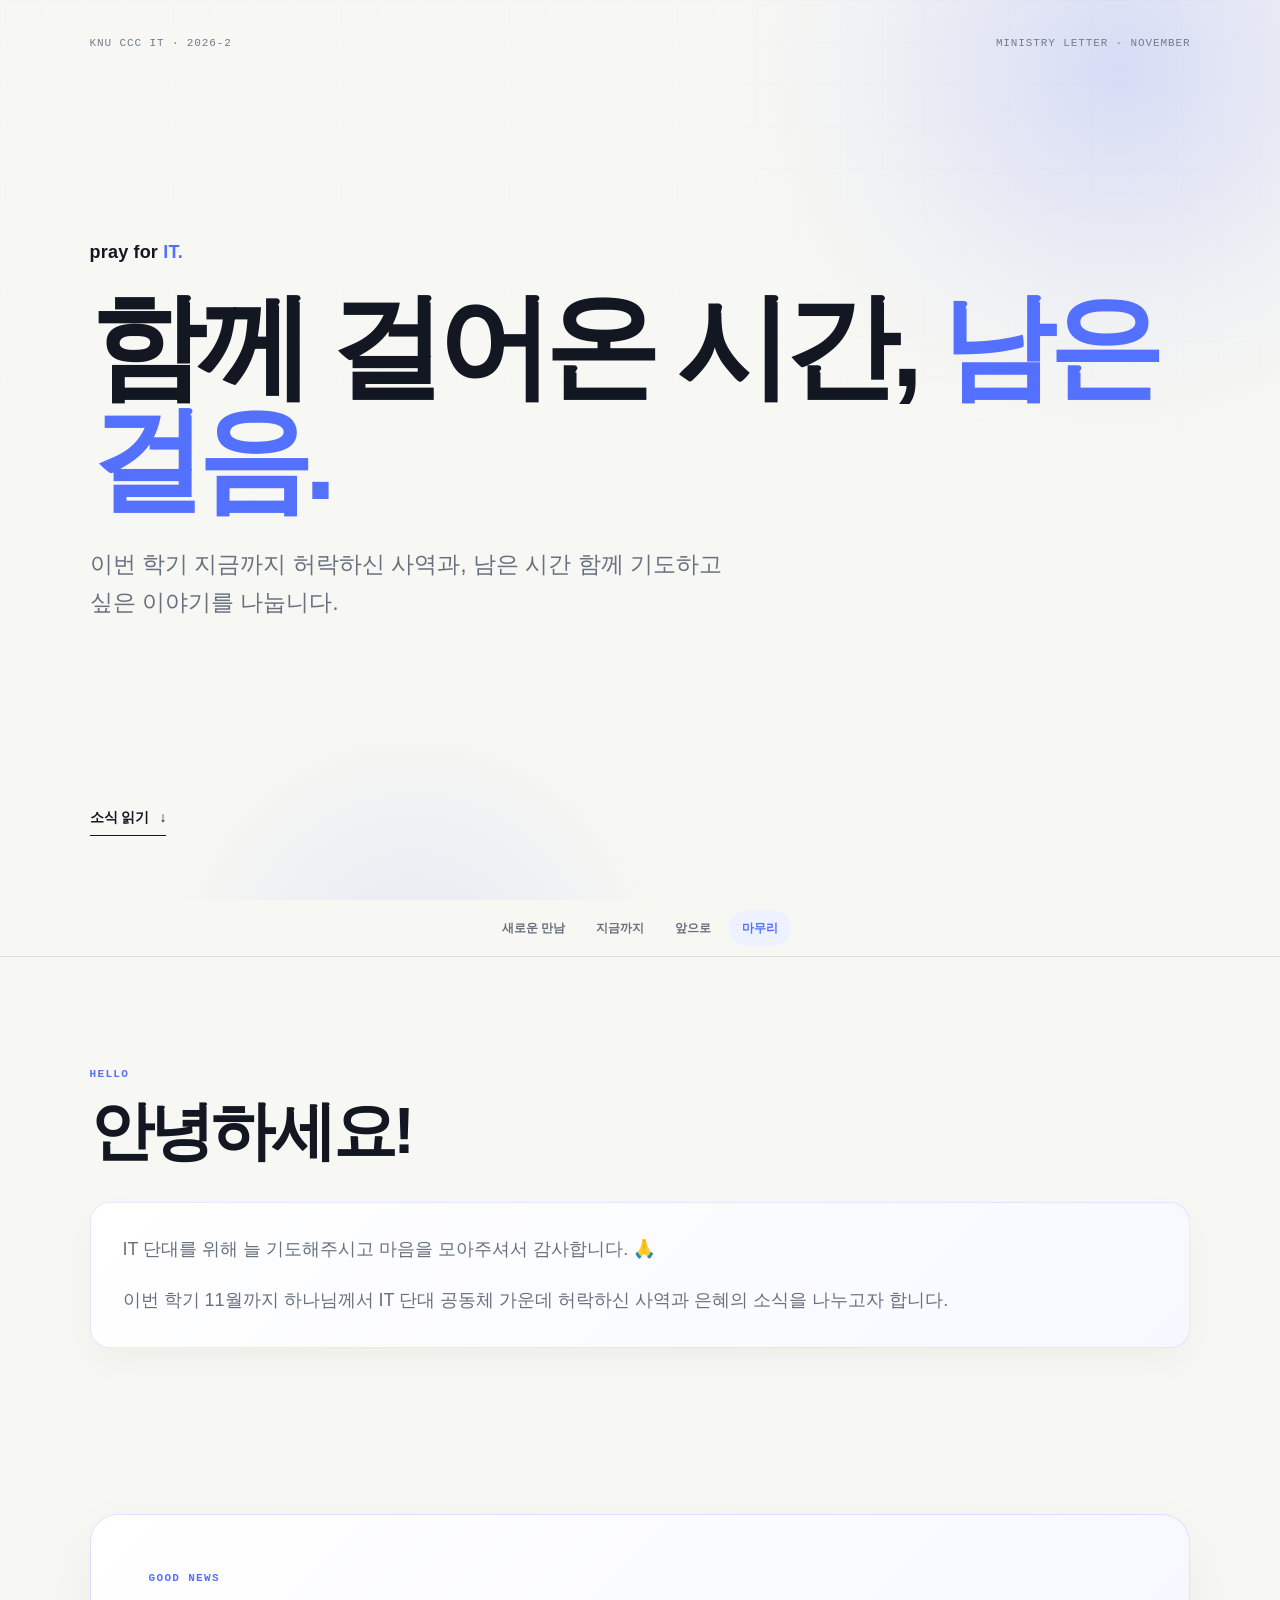
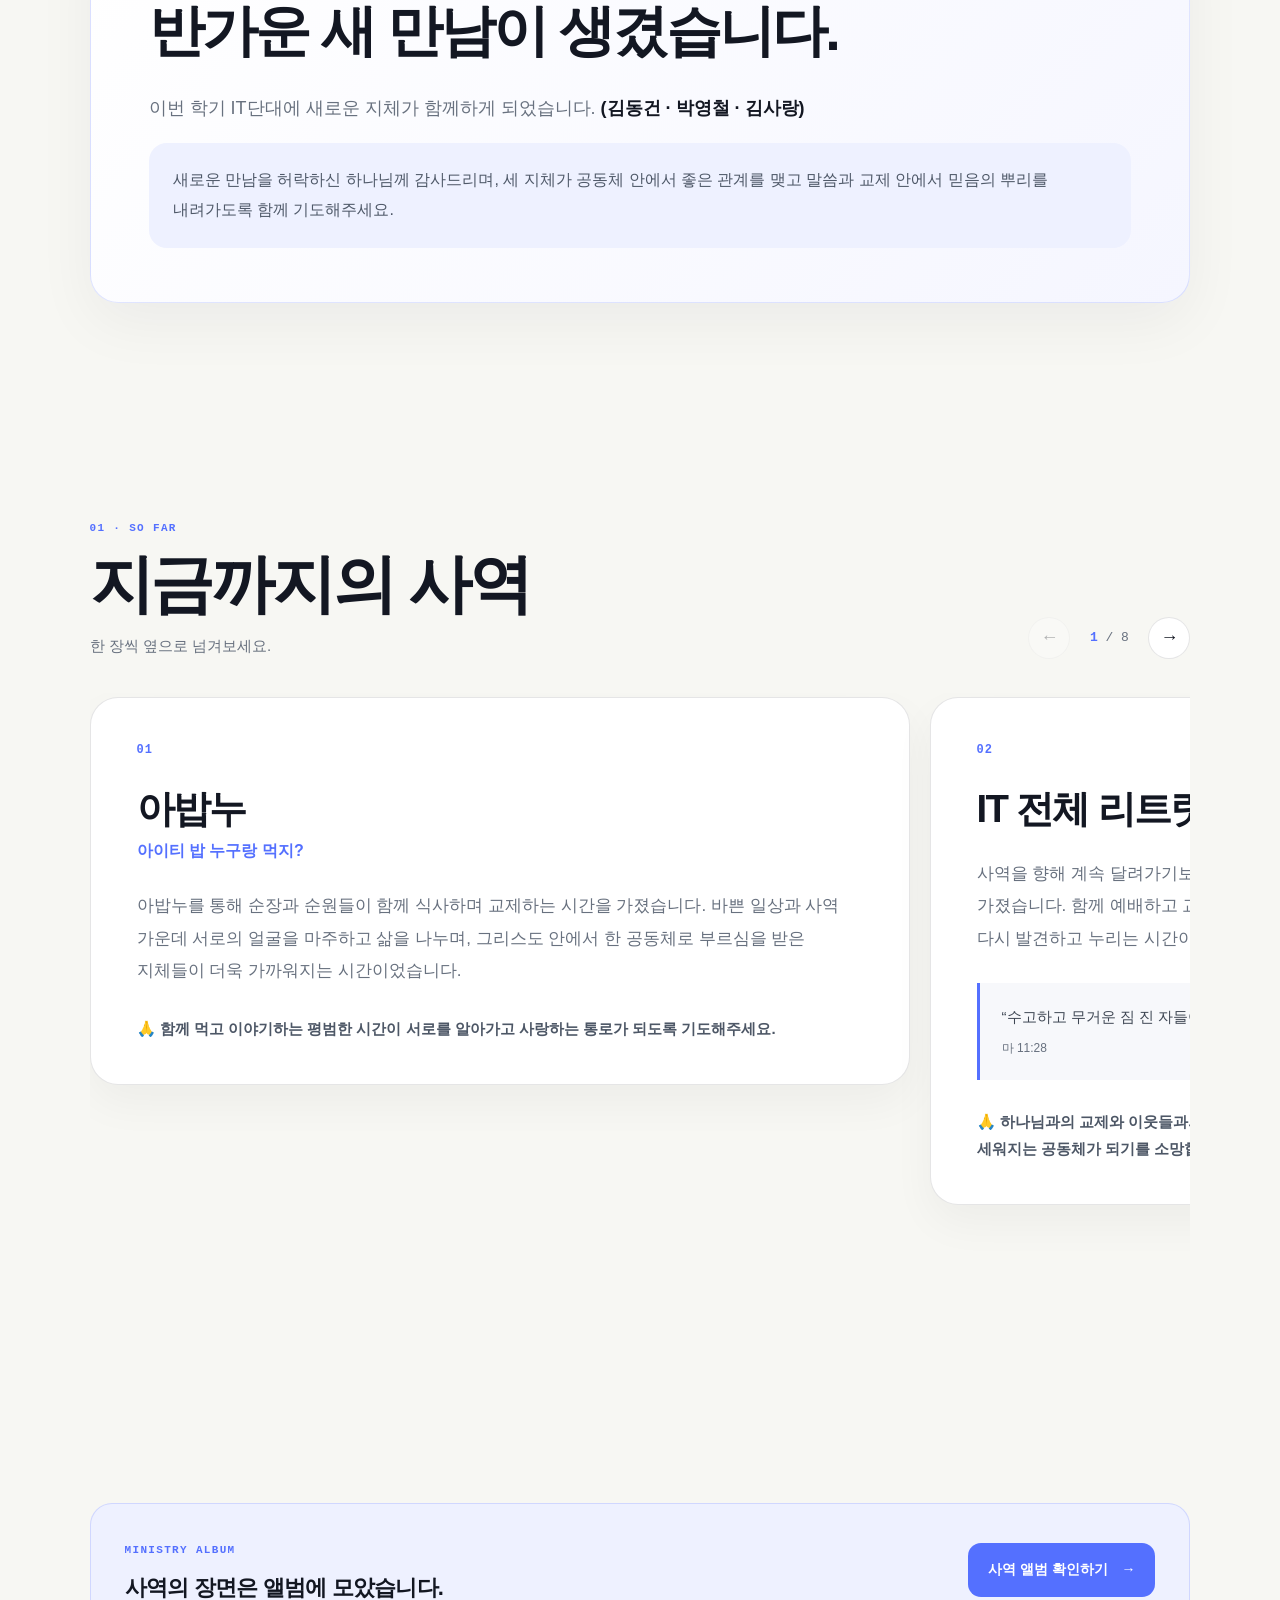
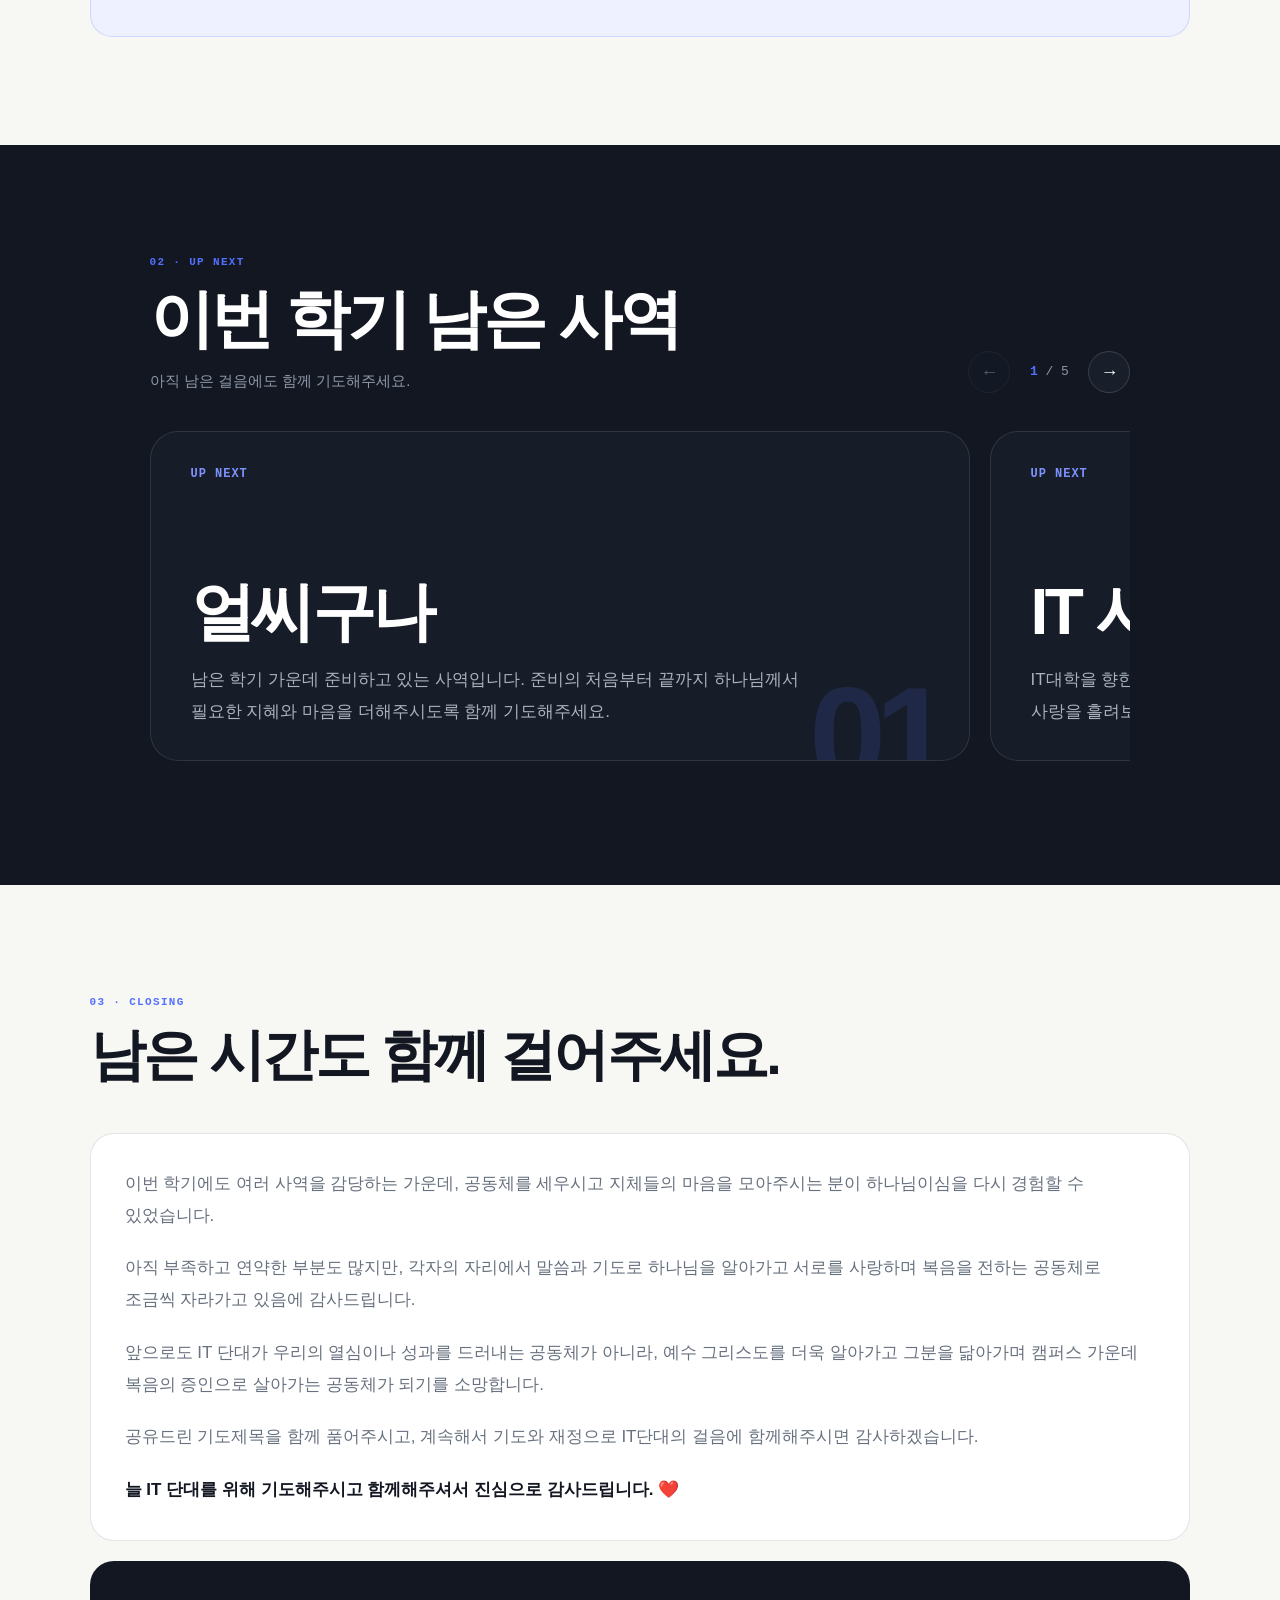
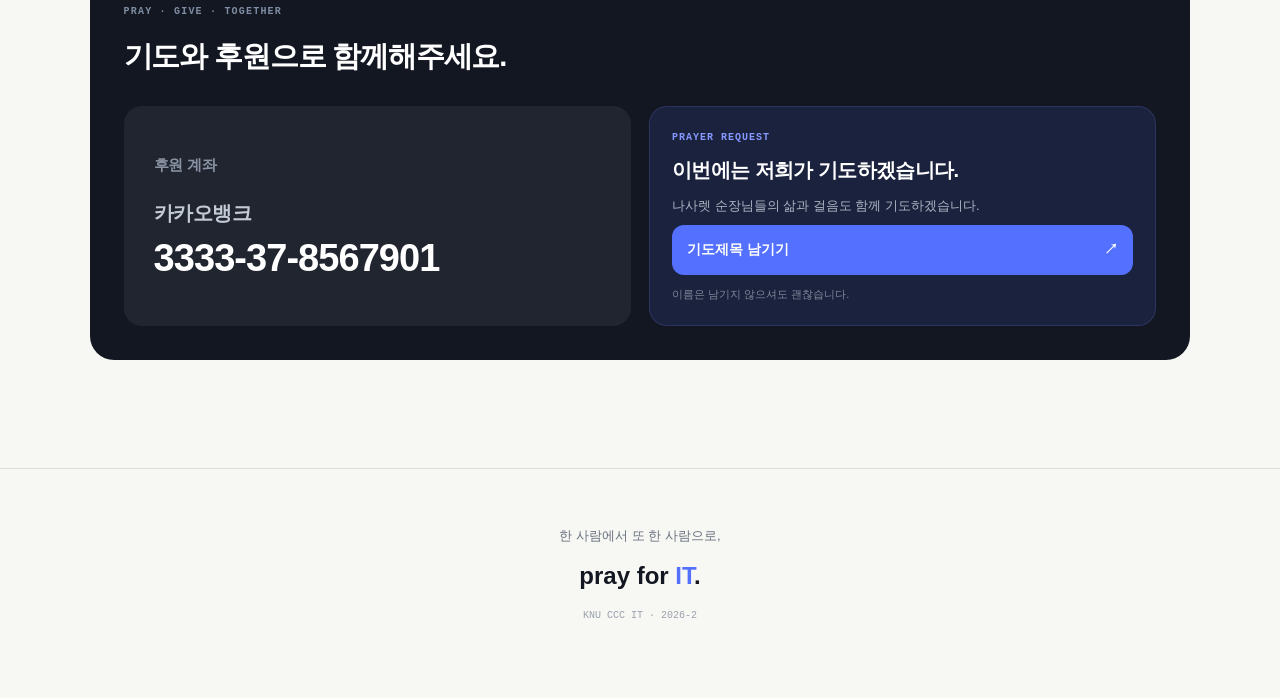
==== index.html @ 7c4524d6 "v14" ====
<!DOCTYPE html>
<html lang="ko">
<head>
  <meta charset="UTF-8" />
  <meta name="viewport" content="width=device-width, initial-scale=1.0" />
  <meta name="theme-color" content="#f7f7f3" />
  <meta name="description" content="KNU CCC IT단대 2026년 2학기 사역 소식" />
  <title>함께 걸어온 시간, 남은 걸음 | pray for IT</title>
  <link rel="stylesheet" href="style.css?v=14" />
</head>
<body>

  <header class="hero" id="top">
    <div class="hero-grid" aria-hidden="true"></div>
    <div class="hero-glow hero-glow-one" aria-hidden="true"></div>
    <div class="hero-glow hero-glow-two" aria-hidden="true"></div>

    <div class="hero-topline">
      <span>KNU CCC IT · 2026-2</span>
      <span>MINISTRY LETTER · NOVEMBER</span>
    </div>

    <div class="hero-copy">
      <p class="brand"><span>pray for</span> <strong>IT</strong><b>.</b></p>
      <h1>함께 걸어온 시간, <span>남은 걸음.</span></h1>
      <p class="hero-sub">이번 학기 지금까지 허락하신 사역과, 남은 시간 함께 기도하고 싶은 이야기를 나눕니다.</p>
    </div>

    <a class="hero-down" href="#greeting">소식 읽기 <span>↓</span></a>
  </header>

  <nav class="quick-nav" aria-label="페이지 바로가기">
    <div class="quick-nav-track">
      <a href="#newpeople">새로운 만남</a>
      <a href="#done">지금까지</a>
      <a href="#next">앞으로</a>
      <a href="#closing">마무리</a>
    </div>
  </nav>

  <main>
    <section class="section greeting" id="greeting">
      <p class="eyebrow">HELLO</p>
      <h2>안녕하세요!</h2>
      <div class="intro-card">
        <p>IT 단대를 위해 늘 기도해주시고 마음을 모아주셔서 감사합니다. 🙏</p>
        <p>이번 학기 11월까지 하나님께서 IT 단대 공동체 가운데 허락하신 사역과 은혜의 소식을 나누고자 합니다.</p>
      </div>
    </section>

    <section class="section newpeople" id="newpeople">
      <div class="newpeople-card">
        <div class="newpeople-heading">
          <p class="eyebrow">GOOD NEWS</p>
          <h2>반가운 새 만남이 생겼습니다.</h2>
        </div>

        <div class="newpeople-content">
          <p class="newpeople-lead">이번 학기 IT단대에 새로운 지체가 함께하게 되었습니다. <strong>(김동건 · 박영철 · 김사랑)</strong></p>
          <p class="newpeople-prayer">새로운 만남을 허락하신 하나님께 감사드리며, 세 지체가 공동체 안에서 좋은 관계를 맺고 말씀과 교제 안에서 믿음의 뿌리를 내려가도록 함께 기도해주세요.</p>
        </div>
      </div>
    </section>

    <section class="section report-section" id="done">
      <div class="section-head">
        <div>
          <p class="eyebrow">01 · SO FAR</p>
          <h2>지금까지의 사역</h2>
          <p class="section-desc">한 장씩 옆으로 넘겨보세요.</p>
        </div>
        <div class="slider-controls" data-controls="doneTrack">
          <button type="button" class="slider-btn prev" aria-label="이전 사역">←</button>
          <span class="slider-count"><b>1</b> / 8</span>
          <button type="button" class="slider-btn next" aria-label="다음 사역">→</button>
        </div>
      </div>

      <div class="slider-track story-track" id="doneTrack">
        <article class="story-card ministry-card">
          <div class="card-top"><span>01</span></div>
          <h3>아밥누</h3>
          <p class="card-sub">아이티 밥 누구랑 먹지?</p>
          <p>아밥누를 통해 순장과 순원들이 함께 식사하며 교제하는 시간을 가졌습니다. 바쁜 일상과 사역 가운데 서로의 얼굴을 마주하고 삶을 나누며, 그리스도 안에서 한 공동체로 부르심을 받은 지체들이 더욱 가까워지는 시간이었습니다.</p>
          <p class="prayer-point">🙏 함께 먹고 이야기하는 평범한 시간이 서로를 알아가고 사랑하는 통로가 되도록 기도해주세요.</p>
        </article>

        <article class="story-card ministry-card">
          <div class="card-top"><span>02</span></div>
          <h3>IT 전체 리트릿 및 중순 리트릿</h3>
          <p>사역을 향해 계속 달려가기보다 잠시 걸음을 멈추고 하나님 안에서 쉼을 누리는 시간을 가졌습니다. 함께 예배하고 교제하며, 일상 속에서 쉽게 지나칠 수 있는 하나님의 사랑과 기쁨을 다시 발견하고 누리는 시간이었습니다.</p>
          <blockquote>“수고하고 무거운 짐 진 자들아 다 내게로 오라 내가 너희를 쉬게 하리라” <span>마 11:28</span></blockquote>
          <p class="prayer-point">🙏 하나님과의 교제와 이웃들과의 사랑을 통해 우리의 힘과 열심이 아닌 하나님께서 주시는 은혜로 다시 세워지는 공동체가 되기를 소망합니다.</p>
        </article>

        <article class="story-card ministry-card">
          <div class="card-top"><span>03</span></div>
          <h3>만남순 사역</h3>
          <p>만남순을 구성하여 만남순장이 26학번 순원들을 비롯해 공동체에 적응해 가는 새로운 지체들을 만나고 있습니다. 일상과 삶의 이야기를 나누는 것에서 나아가 서로의 신앙을 돌아보고 말씀 안에서 함께 성장할 수 있도록 돕고 있습니다.</p>
          <p class="prayer-point">🙏 만남순장(26 박연경)이 지체 한 사람 한 사람을 사랑으로 돌아보며, 모두가 공동체 안에 잘 뿌리내리고 믿음의 사람으로 자라갈 수 있도록 기도해주세요.</p>
        </article>

        <article class="story-card ministry-card">
          <div class="card-top"><span>04</span></div>
          <h3>전도 사역</h3>
          <p>전도순(22 김여준, 23 손대은, 24 정가은)을 구성하여 매주 IT 단대 주관 전도를 진행했습니다. 첫째 주에는 IT 단대 전체, 둘째 주에는 성령순, 셋째 주에는 충만순, 넷째·다섯째 주에는 전도순이 담당하는 방식으로 전도를 이어갔습니다.</p>
          <p>전도순이 새롭게 세워진 덕분에 학기 초 리더십들이 기도하며 세웠던 ‘매주 캠퍼스에 나아가 예수님의 복음을 전하자’는 목표를 한 학기 동안 지켜갈 수 있었습니다. 무엇보다 우리 안에 복음을 전하고자 하는 마음을 부어주시고, 두려움 가운데서도 담대하게 복음을 선포할 수 있도록 인도하신 하나님의 은혜에 감사드립니다.</p>
          <blockquote>“18 예수께서 나아와 말씀하여 이르시되 하늘과 땅의 모든 권세를 내게 주셨으니<br />19 그러므로 너희는 가서 모든 민족을 제자로 삼아 아버지와 아들과 성령의 이름으로 세례를 베풀고<br />20 내가 너희에게 분부한 모든 것을 가르쳐 지키게 하라 볼지어다 내가 세상 끝날까지 너희와 항상 함께 있으리라 하시니라” <span>마 28:18-20</span></blockquote>
          <p class="prayer-point">🙏 우리의 작은 믿음의 순종을 통해 캠퍼스 가운데 복음의 씨앗이 뿌려지기를 소망합니다. 특히, IT단대 복음화를 통해 캠퍼스 복음화의 꿈이 이뤄지길 기도해주세요.</p>
        </article>

        <article class="story-card ministry-card">
          <div class="card-top"><span>05</span></div>
          <h3>큐티·감사 릴레이</h3>
          <p>이번 학기부터 IT 큐티/감사 나눔방을 별도로 개설하여 매일 말씀을 묵상하고 감사의 제목을 나누는 훈련을 이어가고 있습니다. 서로 매일 얼굴을 마주하거나 깊은 삶의 나눔을 갖기 어려웠지만, 각자의 자리에서 올려주는 말씀 묵상과 감사 제목을 통해 서로의 일상을 알아가고 함께 기도할 수 있었습니다.</p>
          <blockquote>“1 복 있는 사람은 악인들의 꾀를 따르지 아니하며 죄인들의 길에 서지 아니하며 오만한 자들의 자리에 앉지 아니하고<br />2 오직 여호와의 율법을 즐거워하여 그의 율법을 주야로 묵상하는도다” <span>시 1:1-2</span></blockquote>
          <p class="prayer-point">🙏 말씀을 가까이하는 것이 일회적인 활동에 그치지 않고 각자의 삶 속에 자리 잡기를 소망하며, 일상에서도 하나님과 동행하는 공동체가 되길 기도해주세요.</p>
        </article>

        <article class="story-card ministry-card">
          <div class="card-top"><span>06</span></div>
          <h3>군 지체 사역</h3>
          <p>현재 캠퍼스에서 함께 사역하지는 못하지만, 군 복무 중인 형제 순장님들과 공동체의 연결을 이어가고자 군 지체 사역을 진행하고 있습니다. 복무 중인 형제들이 각자 정해진 요일에 삶 나눔과 말씀 묵상, 기도 제목을 공유하고, 캠퍼스에 있는 지체들은 이를 통해 형제순장님들의 삶을 알아가며 함께 기도하고 있습니다.</p>
          <blockquote>“모든 기도와 간구를 하되 항상 성령 안에서 기도하고 이를 위하여 깨어 구하기를 항상 힘쓰며 여러 성도를 위하여 구하라” <span>엡 6:18</span></blockquote>
          <p class="prayer-point">🙏 물리적으로 떨어져 있는 시간에도 그리스도 안에서 한 몸 된 공동체임을 기억하며, 전역 후 캠퍼스로 돌아올 때까지 서로를 위해 기도하고 믿음의 교제를 이어갈 수 있도록 기도해주세요. </p>
        </article>

        <article class="story-card ministry-card">
          <div class="card-top"><span>07</span></div>
          <h3>순모임 일지 기록</h3>
          <p>순모임 일지를 통해 순장과 순원들이 말씀을 통해 어떻게 영의 양식을 공급받고 있는지 정기적으로 돌아보고 있습니다. 단순히 진행 여부를 확인하는 것을 넘어 각 순에서 말씀을 중심으로 한 양육이 건강하게 이루어지고 있는지, 순원들의 기도제목이 무엇인지 살피고 있습니다.</p>
          <blockquote>“우리가 그를 전파하여 각 사람을 권하고 모든 지혜로 각 사람을 가르침은 각 사람을 그리스도 안에서 완전한 자로 세우려 함이니” <span>골 1:28</span></blockquote>
          <p class="prayer-point">🙏 이를 통해 모든 지체가 말씀 위에 든든히 세워지고, 순장과 순원 모두가 함께 자라가는 공동체가 되기를 소망합니다. </p>
        </article>

        <article class="story-card ministry-card">
          <div class="card-top"><span>08</span></div>
          <h3>IT 기도회</h3>
          <p>IT 단대가 함께 모여 공동체와 캠퍼스, 각자의 삶을 위해 기도하는 시간을 가졌습니다. 우리의 계획과 열심보다 하나님의 뜻을 먼저 구하며, 공동체에 맡겨주신 영혼들과 사역을 위해 한마음으로 기도했습니다. 기도를 통해 공동체의 주인이 하나님이심을 다시 기억하고, 모든 사역을 하나님께 의탁하는 시간이었습니다.</p>
          <blockquote>“7 구하라 그리하면 너희에게 주실 것이요 찾으라 그리하면 찾아낼 것이요 문을 두드리라 그리하면 너희에게 열릴 것이니<br />8 구하는 이마다 받을 것이요 찾는 이는 찾아낼 것이요 두드리는 이에게는 열릴 것이니라” <span>마 7:7-8</span></blockquote>
          <p class="prayer-point">🙏 우리 삶의 주관자 되시는 하나님께 크고작은 모든 일을 아뢰고, 하나님의 뜻을 구하는 IT 순장&예비순장들이 되길 기도해주세요. </p>
        </article>
      </div>

      <div class="swipe-hint">← 옆으로 넘겨보세요 →</div>

      <div class="album-cta">
        <div>
          <span>MINISTRY ALBUM</span>
          <h3>사역의 장면은 앨범에 모았습니다.</h3>
        </div>
        <a href="album.html?v=14">사역 앨범 확인하기 <b>→</b></a>
      </div>
    </section>

    <section class="section next-section" id="next">
      <div class="section-head">
        <div>
          <p class="eyebrow">02 · UP NEXT</p>
          <h2 class="next-title">이번 학기 남은 사역</h2>
          <p class="section-desc">아직 남은 걸음에도 함께 기도해주세요.</p>
        </div>
        <div class="slider-controls" data-controls="nextTrack">
          <button type="button" class="slider-btn prev" aria-label="이전 사역">←</button>
          <span class="slider-count"><b>1</b> / 5</span>
          <button type="button" class="slider-btn next" aria-label="다음 사역">→</button>
        </div>
      </div>

      <div class="slider-track upcoming-track" id="nextTrack">
        <article class="upcoming-card ministry-card">
          <div class="upcoming-number">01</div>
          <div class="card-top"><span>UP NEXT</span></div>
          <div class="upcoming-copy"><h3>얼씨구나</h3><p>남은 학기 가운데 준비하고 있는 사역입니다. 준비의 처음부터 끝까지 하나님께서 필요한 지혜와 마음을 더해주시도록 함께 기도해주세요.</p></div>
        </article>
        <article class="upcoming-card ministry-card">
          <div class="upcoming-number">02</div>
          <div class="card-top"><span>UP NEXT</span></div>
          <div class="upcoming-copy"><h3>IT 사랑함</h3><p>IT대학을 향한 섬김을 준비하고 있습니다. 우리의 열심을 드러내기보다 받은 사랑을 흘려보내는 사역이 되도록 기도해주세요.</p></div>
        </article>
        <article class="upcoming-card ministry-card">
          <div class="upcoming-number">03</div>
          <div class="card-top"><span>UP NEXT</span></div>
          <div class="upcoming-copy"><h3>금식수련회</h3><p>금식수련회를 앞두고 있습니다. 공동체가 다른 것보다 하나님을 더 깊이 구하고, 말씀과 기도 앞에 우리의 중심을 다시 세우는 시간이 되도록 기도해주세요.</p></div>
        </article>
        <article class="upcoming-card ministry-card">
          <div class="upcoming-number">04</div>
          <div class="card-top"><span>UP NEXT</span></div>
          <div class="upcoming-copy"><h3>순여행</h3><p>순별로 함께하는 시간을 앞두고 있습니다. 한 학기를 함께 걸어온 순원들이 서로의 삶을 더 깊이 알아가고 사랑으로 연결되는 시간이 되도록 기도해주세요.</p></div>
        </article>
        <article class="upcoming-card ministry-card">
          <div class="upcoming-number">05</div>
          <div class="card-top"><span>UP NEXT</span></div>
          <div class="upcoming-copy"><h3>순장수련회</h3><p>순장들이 함께 한 학기를 돌아보고 하나님께서 맡기신 한 영혼과 다음 걸음을 다시 바라보는 시간이 되도록 기도해주세요.</p></div>
        </article>
      </div>

      <div class="swipe-hint dark-hint">← 옆으로 넘겨보세요 →</div>
    </section>

    <section class="section closing" id="closing">
      <p class="eyebrow">03 · CLOSING</p>
      <h2 class="closing-title">남은 시간도 함께 걸어주세요.</h2>

      <div class="closing-grid">
        <div class="closing-copy">
          <p>이번 학기에도 여러 사역을 감당하는 가운데, 공동체를 세우시고 지체들의 마음을 모아주시는 분이 하나님이심을 다시 경험할 수 있었습니다.</p>
          <p>아직 부족하고 연약한 부분도 많지만, 각자의 자리에서 말씀과 기도로 하나님을 알아가고 서로를 사랑하며 복음을 전하는 공동체로 조금씩 자라가고 있음에 감사드립니다.</p>
          <p>앞으로도 IT 단대가 우리의 열심이나 성과를 드러내는 공동체가 아니라, 예수 그리스도를 더욱 알아가고 그분을 닮아가며 캠퍼스 가운데 복음의 증인으로 살아가는 공동체가 되기를 소망합니다.</p>
          <p>공유드린 기도제목을 함께 품어주시고, 계속해서 기도와 재정으로 IT단대의 걸음에 함께해주시면 감사하겠습니다.</p>
          <p><strong>늘 IT 단대를 위해 기도해주시고 함께해주셔서 진심으로 감사드립니다. ❤️</strong></p>
        </div>

        <aside class="support-card">
          <span>PRAY · GIVE · TOGETHER</span>
          <h3>기도와 후원으로 함께해주세요.</h3>

          <div class="support-options">
            <div class="account-box">
              <small>후원 계좌</small>
              <div class="account-main">
                <span class="account-bank">카카오뱅크</span>
                <strong class="account-number">3333-37-8567901</strong>
              </div>
            </div>

            <div class="prayer-request-box">
              <small>PRAYER REQUEST</small>
              <strong>이번에는 저희가 기도하겠습니다.</strong>
              <p>나사렛 순장님들의 삶과 걸음도 함께 기도하겠습니다.</p>
              <a
                href="https://docs.google.com/forms/d/e/1FAIpQLScn1nZOD3HiTk1V8Lbha1wSakwPpyP3ddF1BcKsc1Js8R6OoA/viewform?usp=sharing&ouid=115799761435722869690"
                target="_blank"
                rel="noopener noreferrer"
              >
                기도제목 남기기 <span aria-hidden="true">↗</span>
              </a>
              <em>이름은 남기지 않으셔도 괜찮습니다.</em>
            </div>
          </div>
        </aside>
      </div>
    </section>
  </main>

  <footer>
    <p>한 사람에서 또 한 사람으로,</p>
    <strong><span>pray for</span> <b>IT</b>.</strong>
    <small>KNU CCC IT · 2026-2</small>
  </footer>

  <script src="script.js?v=14"></script>
</body>
</html>
---- style.css ----
:root {
  --bg: #f7f7f3;
  --paper: #ffffff;
  --text: #131722;
  --muted: #68717f;
  --line: rgba(19, 23, 34, 0.11);
  --blue: #5470ff;
  --blue-soft: #eef1ff;
  --dark: #121722;
  --dark-soft: #181e2a;
}

* { box-sizing: border-box; margin: 0; padding: 0; }
html { scroll-behavior: smooth; }
body {
  background: var(--bg);
  color: var(--text);
  font-family: -apple-system, BlinkMacSystemFont, "Pretendard", "Noto Sans KR", sans-serif;
  line-height: 1.7;
  word-break: keep-all;
  overflow-x: hidden;
}
button, a { -webkit-tap-highlight-color: transparent; }
a { color: inherit; }
button { font: inherit; }

.hero {
  position: relative;
  min-height: 100svh;
  padding: 34px 7vw 64px;
  display: flex;
  flex-direction: column;
  justify-content: space-between;
  overflow: hidden;
  isolation: isolate;
}
.hero-grid {
  position: absolute;
  inset: 0;
  z-index: -3;
  opacity: .2;
  background-image:
    linear-gradient(rgba(84,112,255,.08) 1px, transparent 1px),
    linear-gradient(90deg, rgba(84,112,255,.08) 1px, transparent 1px);
  background-size: 42px 42px;
  mask-image: linear-gradient(to bottom, black, transparent 82%);
}
.hero-glow { position: absolute; border-radius: 50%; z-index: -2; pointer-events: none; }
.hero-glow-one { width: 760px; height: 760px; top: -310px; right: -220px; background: radial-gradient(circle, rgba(84,112,255,.2), rgba(84,112,255,.04) 48%, transparent 72%); }
.hero-glow-two { width: 520px; height: 520px; bottom: -330px; left: 12vw; background: radial-gradient(circle, rgba(84,112,255,.1), transparent 70%); }
.hero-topline { display: flex; justify-content: space-between; gap: 20px; color: #737c8b; font-family: "SFMono-Regular", Consolas, monospace; font-size: 11px; letter-spacing: .08em; }
.hero-copy { max-width: 1080px; }
.brand { margin-bottom: 22px; font-size: 18px; font-weight: 760; letter-spacing: .01em; }
.brand strong, .brand b { color: var(--blue); }
.hero h1 { font-size: clamp(60px, 9vw, 132px); line-height: .98; letter-spacing: -.065em; }
.hero h1 span { color: var(--blue); }
.hero-sub { max-width: 650px; margin-top: 30px; color: var(--muted); font-size: clamp(18px, 2vw, 23px); line-height: 1.65; }
.hero-down { width: fit-content; display: inline-flex; gap: 10px; padding-bottom: 5px; border-bottom: 1px solid var(--text); text-decoration: none; font-size: 14px; font-weight: 800; }

.quick-nav { position: sticky; top: 0; z-index: 30; padding: 10px 16px; border-bottom: 1px solid var(--line); background: rgba(247,247,243,.88); backdrop-filter: blur(16px); -webkit-backdrop-filter: blur(16px); }
.quick-nav-track { max-width: 650px; margin: 0 auto; display: flex; justify-content: center; gap: 5px; overflow-x: auto; scrollbar-width: none; }
.quick-nav-track::-webkit-scrollbar { display: none; }
.quick-nav a { flex: 0 0 auto; padding: 8px 13px; border-radius: 999px; color: var(--muted); text-decoration: none; font-size: 12px; font-weight: 800; }
.quick-nav a:hover, .quick-nav a.is-active { color: var(--blue); background: var(--blue-soft); }

.section { max-width: 1160px; margin: 0 auto; padding: 108px 7vw; }
.eyebrow { color: var(--blue); font-family: "SFMono-Regular", Consolas, monospace; font-size: 11px; font-weight: 850; letter-spacing: .12em; }
.section h2 { margin-top: 12px; font-size: clamp(36px, 5vw, 64px); line-height: 1.12; letter-spacing: -.05em; }
.section-desc { margin-top: 12px; color: var(--muted); font-size: 15px; }

.intro-card { max-width: 780px; margin-top: 34px; padding: 30px 32px; border: 1px solid rgba(84,112,255,.14); border-radius: 20px; background: linear-gradient(135deg, #fff, #f7f8ff); box-shadow: 0 14px 36px rgba(19,23,34,.04); }
.intro-card p { color: var(--muted); font-size: 18px; line-height: 1.85; }
.intro-card p + p { margin-top: 18px; }

.newpeople { padding-top: 58px; }
.newpeople-card { display: grid; grid-template-columns: .9fr 1.1fr; gap: 72px; padding: 54px 58px; border: 1px solid rgba(84,112,255,.18); border-radius: 28px; background: linear-gradient(135deg, #fff, #f5f6ff); box-shadow: 0 20px 60px rgba(19,23,34,.05); }
.newpeople-heading h2 { margin-top: 12px; font-size: clamp(40px,5vw,62px); }
.newpeople-lead { color: var(--muted); font-size: 18px; line-height: 1.9; }
.newpeople-lead strong { color: var(--text); font-weight: 800; }
.newpeople-prayer { margin-top: 22px; padding: 22px 24px; border-radius: 18px; background: var(--blue-soft); color: #4f5969; font-size: 16px; line-height: 1.9; }

.section-head { display: flex; justify-content: space-between; gap: 30px; align-items: flex-end; margin-bottom: 34px; }
.slider-controls { display: flex; align-items: center; gap: 10px; }
.slider-btn { width: 42px; height: 42px; border-radius: 50%; border: 1px solid var(--line); background: var(--paper); cursor: pointer; color: var(--text); font-size: 18px; }
.slider-btn:disabled { opacity: .3; cursor: default; }
.slider-count { min-width: 58px; text-align: center; color: var(--muted); font-family: "SFMono-Regular", Consolas, monospace; font-size: 13px; }
.slider-count b { color: var(--blue); }

.slider-track { display: flex; align-items: flex-start; gap: 20px; overflow-x: auto; scroll-snap-type: x mandatory; scrollbar-width: none; scroll-behavior: smooth; padding: 4px max(0px, calc((100% - 820px) / 2)) 16px 0; }
.slider-track::-webkit-scrollbar { display: none; }
.ministry-card { scroll-snap-align: start; flex: 0 0 min(820px, 84vw); }
.story-card { min-height: 0; height: auto; padding: 42px 46px; border: 1px solid var(--line); border-radius: 28px; background: var(--paper); box-shadow: 0 18px 44px rgba(19,23,34,.045); display: flex; flex-direction: column; align-self: flex-start; }
.card-top { display: flex; align-items: center; justify-content: space-between; gap: 20px; margin-bottom: 26px; }
.card-top span { color: var(--blue); font-family: "SFMono-Regular", Consolas, monospace; font-size: 12px; font-weight: 850; letter-spacing: .08em; }
.card-top em { color: #929aa8; font-family: "SFMono-Regular", Consolas, monospace; font-size: 11px; font-style: normal; font-weight: 800; letter-spacing: .1em; }
.story-card h3 { font-size: clamp(29px,3vw,42px); line-height: 1.2; letter-spacing: -.045em; }
.card-sub { margin-top: 5px !important; color: var(--blue) !important; font-weight: 800; }
.story-card > p:not(.card-sub):not(.prayer-point) { margin-top: 26px; color: var(--muted); font-size: 17px; line-height: 1.9; }
.story-card blockquote { margin-top: 28px; padding: 20px 22px; border-left: 3px solid var(--blue); background: #f7f8fb; color: #3f4754; font-size: 15px; line-height: 1.8; }
.story-card blockquote span { display: block; margin-top: 8px; color: var(--muted); font-size: 12px; }
.prayer-point { margin-top: 28px; padding-top: 0; color: #4d5766; font-size: 15px; line-height: 1.8; font-weight: 650; }
.swipe-hint { display: none; margin-top: 14px; color: var(--muted); text-align: center; font-size: 12px; }

.album-cta { margin-top: 46px; padding: 30px 34px; display: flex; align-items: center; justify-content: space-between; gap: 28px; border: 1px solid rgba(84,112,255,.2); border-radius: 22px; background: var(--blue-soft); }
.album-cta span { color: var(--blue); font-family: "SFMono-Regular", Consolas, monospace; font-size: 11px; font-weight: 850; letter-spacing: .12em; }
.album-cta h3 { margin-top: 8px; font-size: 22px; letter-spacing: -.035em; }
.album-cta a { flex: 0 0 auto; padding: 15px 20px; border-radius: 13px; background: var(--blue); color: white; text-decoration: none; font-size: 14px; font-weight: 850; }
.album-cta a b { margin-left: 10px; }

.next-section { max-width: none; padding-left: max(7vw, calc((100vw - 1160px)/2 + 7vw)); padding-right: max(7vw, calc((100vw - 1160px)/2 + 7vw)); background: var(--dark); color: white; }
.next-section .section-desc { color: #8f98a8; }
.next-section .slider-btn { border-color: rgba(255,255,255,.14); background: var(--dark-soft); color: white; }
.next-section .slider-count { color: #8f98a8; }
.upcoming-card { min-height: 330px; padding: 32px 40px; border: 1px solid rgba(255,255,255,.1); border-radius: 28px; background: #171d28; position: relative; overflow: hidden; display: flex; flex-direction: column; }
.upcoming-number { position: absolute; right: 28px; bottom: -44px; color: rgba(84,112,255,.14); font-size: 138px; font-weight: 900; line-height: 1; letter-spacing: -.08em; }
.upcoming-card .card-top { position: relative; z-index: 1; }
.upcoming-card .card-top span { color: #7e92ff; }
.upcoming-card .card-top em { color: #697384; }
.upcoming-copy { position: relative; z-index: 1; margin-top: auto; max-width: 620px; }
.upcoming-copy h3 { font-size: clamp(40px,5vw,64px); line-height: 1.05; letter-spacing: -.055em; }
.upcoming-copy p { margin-top: 17px; color: #aab2bf; font-size: 17px; line-height: 1.9; }

.closing-grid { margin-top: 46px; display: grid; grid-template-columns: 1.25fr .75fr; gap: 34px; align-items: start; }
.closing-copy { padding: 34px; border: 1px solid var(--line); border-radius: 24px; background: white; }
.closing-copy p { color: var(--muted); font-size: 17px; line-height: 1.9; }
.closing-copy p + p { margin-top: 20px; }
.closing-copy strong { color: var(--text); }
.support-card { padding: 34px; border-radius: 24px; background: var(--dark); color: white; }
.support-card > span { color: #7f8da2; font-family: "SFMono-Regular", Consolas, monospace; font-size: 10px; font-weight: 850; letter-spacing: .12em; }
.support-card h3 { margin-top: 15px; font-size: 29px; line-height: 1.35; letter-spacing: -.04em; }
.account-box { margin-top: 30px; padding: 22px; border-radius: 18px; background: rgba(255,255,255,.06); }
.account-box small { display: block; color: #8993a3; font-size: 11px; }
.account-box strong { display: block; margin-top: 10px; font-size: 18px; line-height: 1.6; }
.account-box p { margin-top: 8px; color: #aeb6c4; font-size: 14px; }

footer { padding: 56px 7vw 74px; text-align: center; border-top: 1px solid var(--line); }
footer p { color: var(--muted); font-size: 13px; }
footer strong { display: block; margin-top: 9px; font-size: 24px; }
footer strong b { color: var(--blue); }
footer small { display: block; margin-top: 10px; color: #9aa1ac; font-family: "SFMono-Regular", Consolas, monospace; font-size: 10px; }

@media (max-width: 760px) {
  .hero { min-height: 88svh; padding: 24px 22px 38px; }
  .hero-topline span:last-child { display: none; }
  .hero h1 { font-size: clamp(50px,15vw,72px); }
  .hero-sub { font-size: 16px; line-height: 1.75; }
  .quick-nav-track { justify-content: flex-start; }
  .section { padding: 78px 22px; }
  .section h2 { font-size: 42px; }
  .intro-card { padding: 24px 22px; }
  .intro-card p { font-size: 16px; }
  .newpeople-card { grid-template-columns: 1fr; gap: 32px; padding: 30px 22px; }
  .newpeople-heading h2 { font-size: 42px; }
  .newpeople-prayer { padding: 20px; font-size: 15px; }
  .section-head { align-items: flex-end; }
  .section-head h2 { font-size: 40px; }
  .slider-controls { gap: 7px; }
  .slider-btn { width: 38px; height: 38px; }
  .slider-count { min-width: 48px; }
  .slider-track { gap: 12px; padding-right: 22px; }
  .ministry-card { flex-basis: calc(100vw - 44px); }
  .story-card { min-height: 0; height: auto; padding: 28px 24px; }
  .story-card h3 { font-size: 31px; }
  .story-card > p:not(.card-sub):not(.prayer-point), .upcoming-copy p { font-size: 15px; line-height: 1.85; }
  .story-card blockquote { font-size: 14px; padding: 17px 18px; }
  .prayer-point { font-size: 14px; }
  .swipe-hint { display: block; }
  .album-cta { padding: 24px 22px; flex-direction: column; align-items: stretch; }
  .album-cta h3 { font-size: 19px; }
  .album-cta a { text-align: center; }
  .next-section { padding-left: 22px; padding-right: 22px; }
  .upcoming-card { min-height: 300px; padding: 26px 24px; }
  .upcoming-number { font-size: 108px; bottom: -26px; }
  .closing-grid { grid-template-columns: 1fr; }
  .closing-copy, .support-card { padding: 26px 22px; }
}


/* v5: compact upcoming cards + one-line title */
.next-title { white-space: nowrap; }
@media (max-width: 520px) {
  .next-title { font-size: clamp(28px, 8.6vw, 38px); letter-spacing: -0.045em; }
}

/* v6: aligned intro/news cards, stacked closing, one-line headings */
.intro-card {
  max-width: none;
  width: 100%;
}

.newpeople-card {
  grid-template-columns: 1fr;
  gap: 28px;
}

.newpeople-heading h2 {
  white-space: nowrap;
  font-size: clamp(34px, 4.4vw, 56px);
}

.newpeople-content {
  display: grid;
  grid-template-columns: 1fr;
  gap: 18px;
}

.newpeople-prayer {
  margin-top: 0;
}

.closing-title {
  white-space: nowrap;
  font-size: clamp(34px, 4.4vw, 56px) !important;
}

.closing-grid {
  grid-template-columns: 1fr;
  gap: 20px;
}

.support-card {
  width: 100%;
}

@media (max-width: 760px) {
  .newpeople-card {
    gap: 22px;
  }

  .newpeople-heading h2,
  .closing-title {
    font-size: clamp(23px, 7vw, 34px) !important;
    letter-spacing: -.045em;
  }
}


/* v7: support account + prayer request */
.support-card h3 {
  max-width: none;
}

.support-options {
  display: grid;
  grid-template-columns: 1fr 1fr;
  gap: 18px;
  margin-top: 30px;
}

.support-options .account-box {
  margin-top: 0;
  min-height: 220px;
  display: flex;
  flex-direction: column;
  justify-content: center;
}

.prayer-request-box {
  min-height: 220px;
  padding: 22px;
  border-radius: 18px;
  background: rgba(84, 112, 255, .13);
  border: 1px solid rgba(126, 146, 255, .18);
  display: flex;
  flex-direction: column;
}

.prayer-request-box small {
  display: block;
  color: #8798ff;
  font-family: "SFMono-Regular", Consolas, monospace;
  font-size: 10px;
  font-weight: 850;
  letter-spacing: .1em;
}

.prayer-request-box strong {
  display: block;
  margin-top: 10px;
  font-size: 20px;
  line-height: 1.45;
  letter-spacing: -.03em;
}

.prayer-request-box p {
  margin-top: 10px;
  color: #aeb6c4;
  font-size: 13px;
  line-height: 1.7;
}

.prayer-request-box a {
  margin-top: auto;
  display: inline-flex;
  align-items: center;
  justify-content: space-between;
  gap: 12px;
  width: 100%;
  padding: 13px 15px;
  border-radius: 12px;
  background: var(--blue);
  color: white;
  text-decoration: none;
  font-size: 14px;
  font-weight: 850;
  transition: transform .18s ease, background .18s ease;
}

.prayer-request-box a:hover {
  transform: translateY(-1px);
  background: #4863f4;
}

.prayer-request-box em {
  display: block;
  margin-top: 10px;
  color: #7f8998;
  font-size: 11px;
  font-style: normal;
}

@media (max-width: 760px) {
  .support-options {
    grid-template-columns: 1fr;
  }

  .support-options .account-box,
  .prayer-request-box {
    min-height: 0;
  }

  .prayer-request-box a {
    margin-top: 20px;
  }
}


/* v9: fuller account box */
.support-options .account-box {
  padding: 28px 30px;
}

.account-main {
  margin-top: 18px;
  display: flex;
  flex-direction: column;
  gap: 6px;
}

.account-bank {
  color: #c3cad5;
  font-size: 16px;
  font-weight: 750;
  letter-spacing: -.02em;
}

.account-number {
  margin-top: 0 !important;
  color: #fff;
  font-size: clamp(24px, 2.5vw, 31px) !important;
  line-height: 1.25 !important;
  font-weight: 850;
  letter-spacing: -.025em;
}

@media (max-width: 760px) {
  .support-options .account-box {
    padding: 24px 22px;
  }

  .account-main {
    margin-top: 14px;
  }

  .account-number {
    font-size: clamp(22px, 7vw, 28px) !important;
  }
}

/* v10: larger account typography */
.support-options .account-box > small {
  font-size: 15px;
  font-weight: 700;
  letter-spacing: -.01em;
}

.account-bank {
  font-size: 20px;
  font-weight: 800;
}

.account-number {
  font-size: clamp(30px, 3vw, 38px) !important;
  line-height: 1.18 !important;
  font-weight: 900;
}

@media (max-width: 760px) {
  .support-options .account-box > small {
    font-size: 14px;
  }

  .account-bank {
    font-size: 18px;
  }

  .account-number {
    font-size: clamp(28px, 8vw, 34px) !important;
  }
}

/* v13: mobile typography + overflow repair */
html,
body {
  width: 100%;
  max-width: 100%;
  overflow-x: clip;
}

.hero,
.quick-nav,
main,
.section,
.next-section,
footer {
  max-width: 100%;
}

.slider-track {
  max-width: 100%;
  overscroll-behavior-inline: contain;
}

.next-section {
  width: 100%;
  overflow: hidden;
}

@media (max-width: 760px) {
  .hero {
    min-height: 78svh;
  }

  .hero h1 {
    font-size: clamp(23px, 6.4vw, 28px);
    line-height: 1.15;
    letter-spacing: -.045em;
    white-space: nowrap;
  }

  .hero-sub {
    max-width: 330px;
    margin-top: 22px;
    font-size: 14px;
    line-height: 1.7;
  }

  .section {
    padding-top: 64px;
    padding-bottom: 64px;
  }

  .section h2,
  .section-head h2 {
    font-size: 30px;
    line-height: 1.16;
    letter-spacing: -.045em;
  }

  .greeting h2 {
    white-space: nowrap;
  }

  .newpeople-heading h2 {
    font-size: clamp(22px, 6.2vw, 27px) !important;
    white-space: nowrap;
  }

  .section-head {
    flex-direction: column;
    align-items: stretch;
    gap: 18px;
    margin-bottom: 24px;
  }

  .section-head > div:first-child {
    min-width: 0;
  }

  .section-head h2,
  .next-title {
    white-space: nowrap;
  }

  .next-title {
    font-size: clamp(25px, 7vw, 29px) !important;
  }

  .slider-controls {
    align-self: flex-end;
  }

  .story-card {
    padding: 25px 22px;
    border-radius: 24px;
  }

  .story-card h3 {
    font-size: 26px;
    line-height: 1.25;
  }

  .story-card > p:not(.card-sub):not(.prayer-point),
  .upcoming-copy p {
    font-size: 14px;
    line-height: 1.8;
  }

  .prayer-point {
    font-size: 13.5px;
    line-height: 1.75;
  }

  .upcoming-card {
    min-height: 270px;
    padding: 24px 22px;
  }

  .upcoming-copy h3 {
    font-size: 30px;
    line-height: 1.1;
    white-space: nowrap;
  }

  .closing-title {
    font-size: clamp(22px, 6.2vw, 27px) !important;
    white-space: nowrap;
  }

  .album-cta h3 {
    font-size: 17px;
  }
}

@media (max-width: 380px) {
  .hero h1 {
    font-size: 22px;
  }

  .section h2,
  .section-head h2 {
    font-size: 28px;
  }

  .next-title,
  .closing-title,
  .newpeople-heading h2 {
    font-size: 22px !important;
  }
}

/* v14: compact mobile support area */
@media (max-width: 760px) {
  .support-card {
    width: 100%;
    padding: 24px 18px;
    border-radius: 24px;
  }

  .support-card > span {
    font-size: 9px;
    letter-spacing: .11em;
  }

  .support-card h3 {
    margin-top: 12px;
    font-size: 22px;
    line-height: 1.3;
    letter-spacing: -.035em;
    white-space: nowrap;
  }

  .support-options {
    width: 100%;
    grid-template-columns: minmax(0, 1fr);
    gap: 14px;
    margin-top: 22px;
  }

  .support-options .account-box,
  .prayer-request-box {
    width: 100%;
    min-width: 0;
    max-width: 100%;
    margin-left: 0;
    margin-right: 0;
    box-sizing: border-box;
  }

  .support-options .account-box {
    padding: 20px 18px;
  }

  .support-options .account-box > small {
    font-size: 12px;
  }

  .account-main {
    margin-top: 12px;
    gap: 4px;
  }

  .account-bank {
    font-size: 16px;
  }

  .account-number {
    width: 100%;
    max-width: 100%;
    font-size: clamp(23px, 6.5vw, 27px) !important;
    line-height: 1.2 !important;
    letter-spacing: -.025em;
    white-space: nowrap;
  }

  .prayer-request-box {
    padding: 20px 18px;
  }

  .prayer-request-box strong {
    font-size: 18px;
  }

  .prayer-request-box p {
    font-size: 12.5px;
  }

  .prayer-request-box a {
    padding: 12px 14px;
    font-size: 13.5px;
  }
}

@media (max-width: 360px) {
  .support-card h3 {
    font-size: 20px;
  }

  .account-number {
    font-size: 22px !important;
  }
}
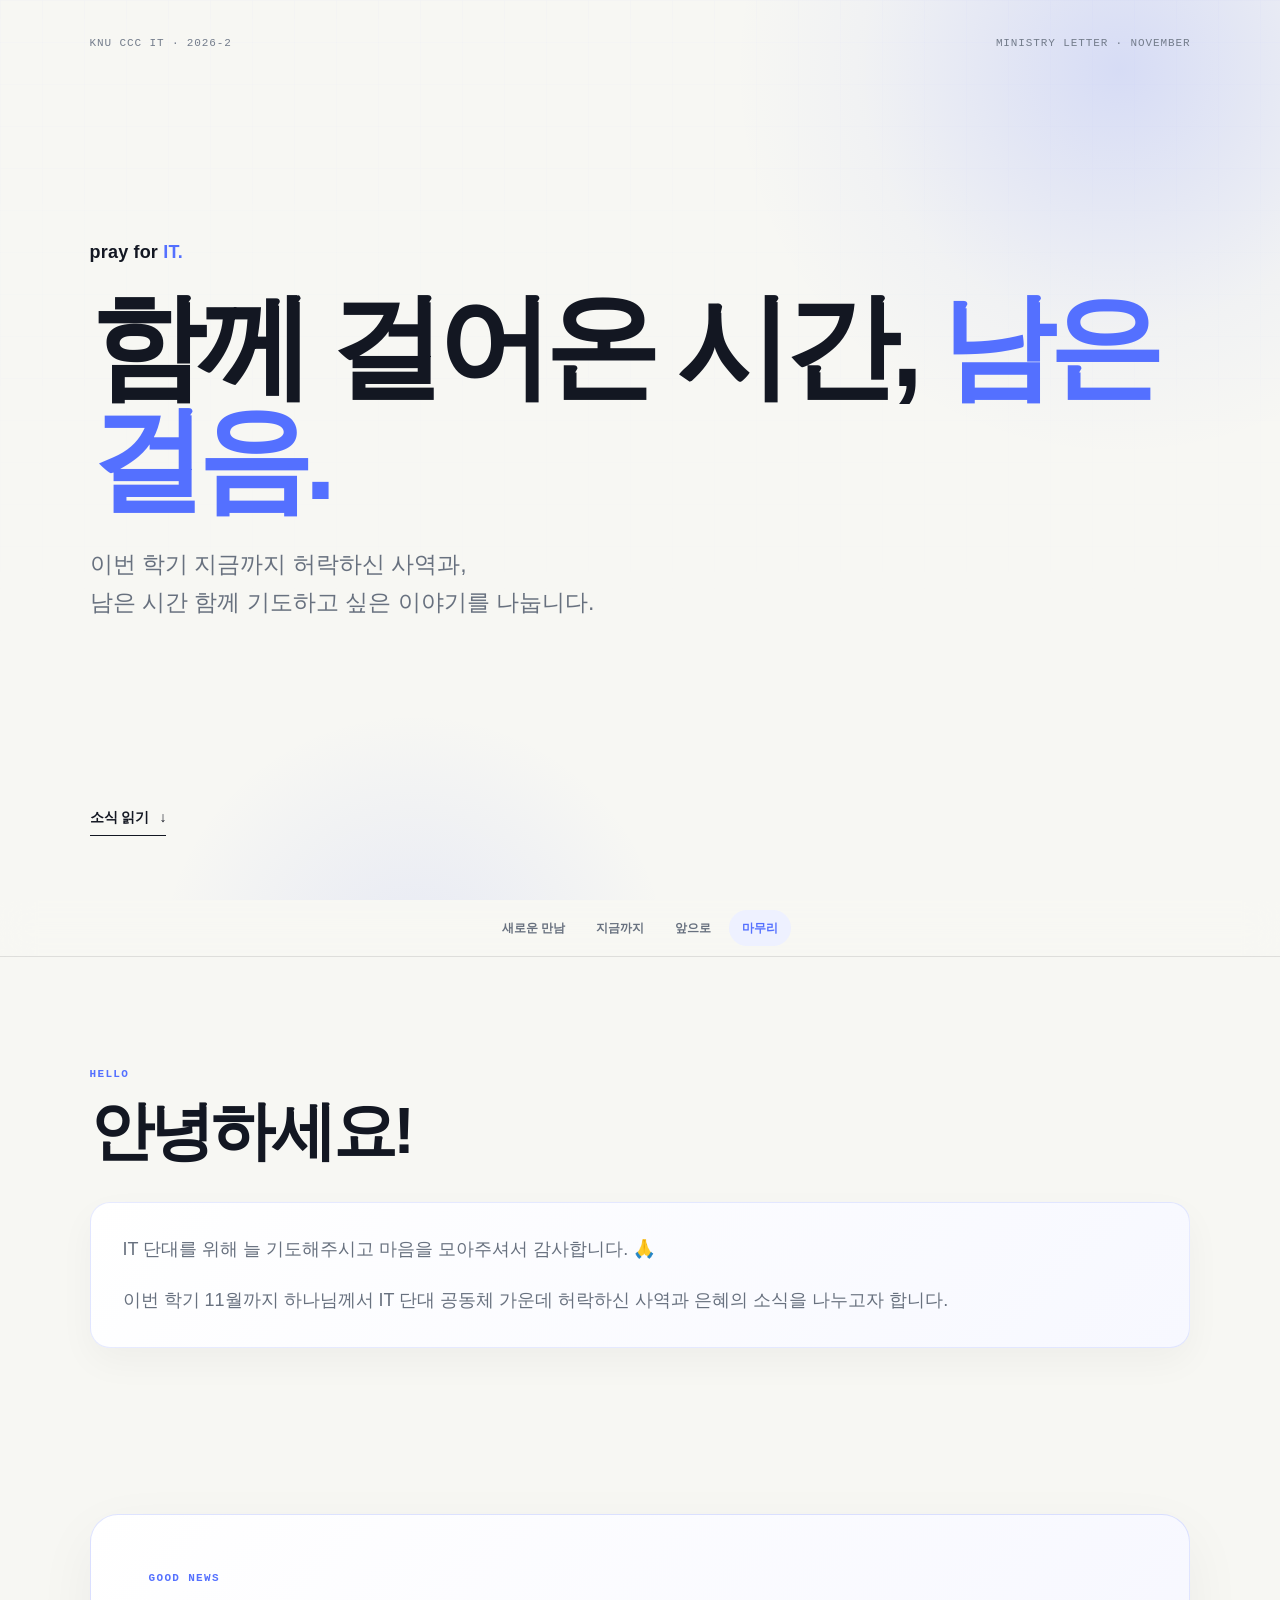
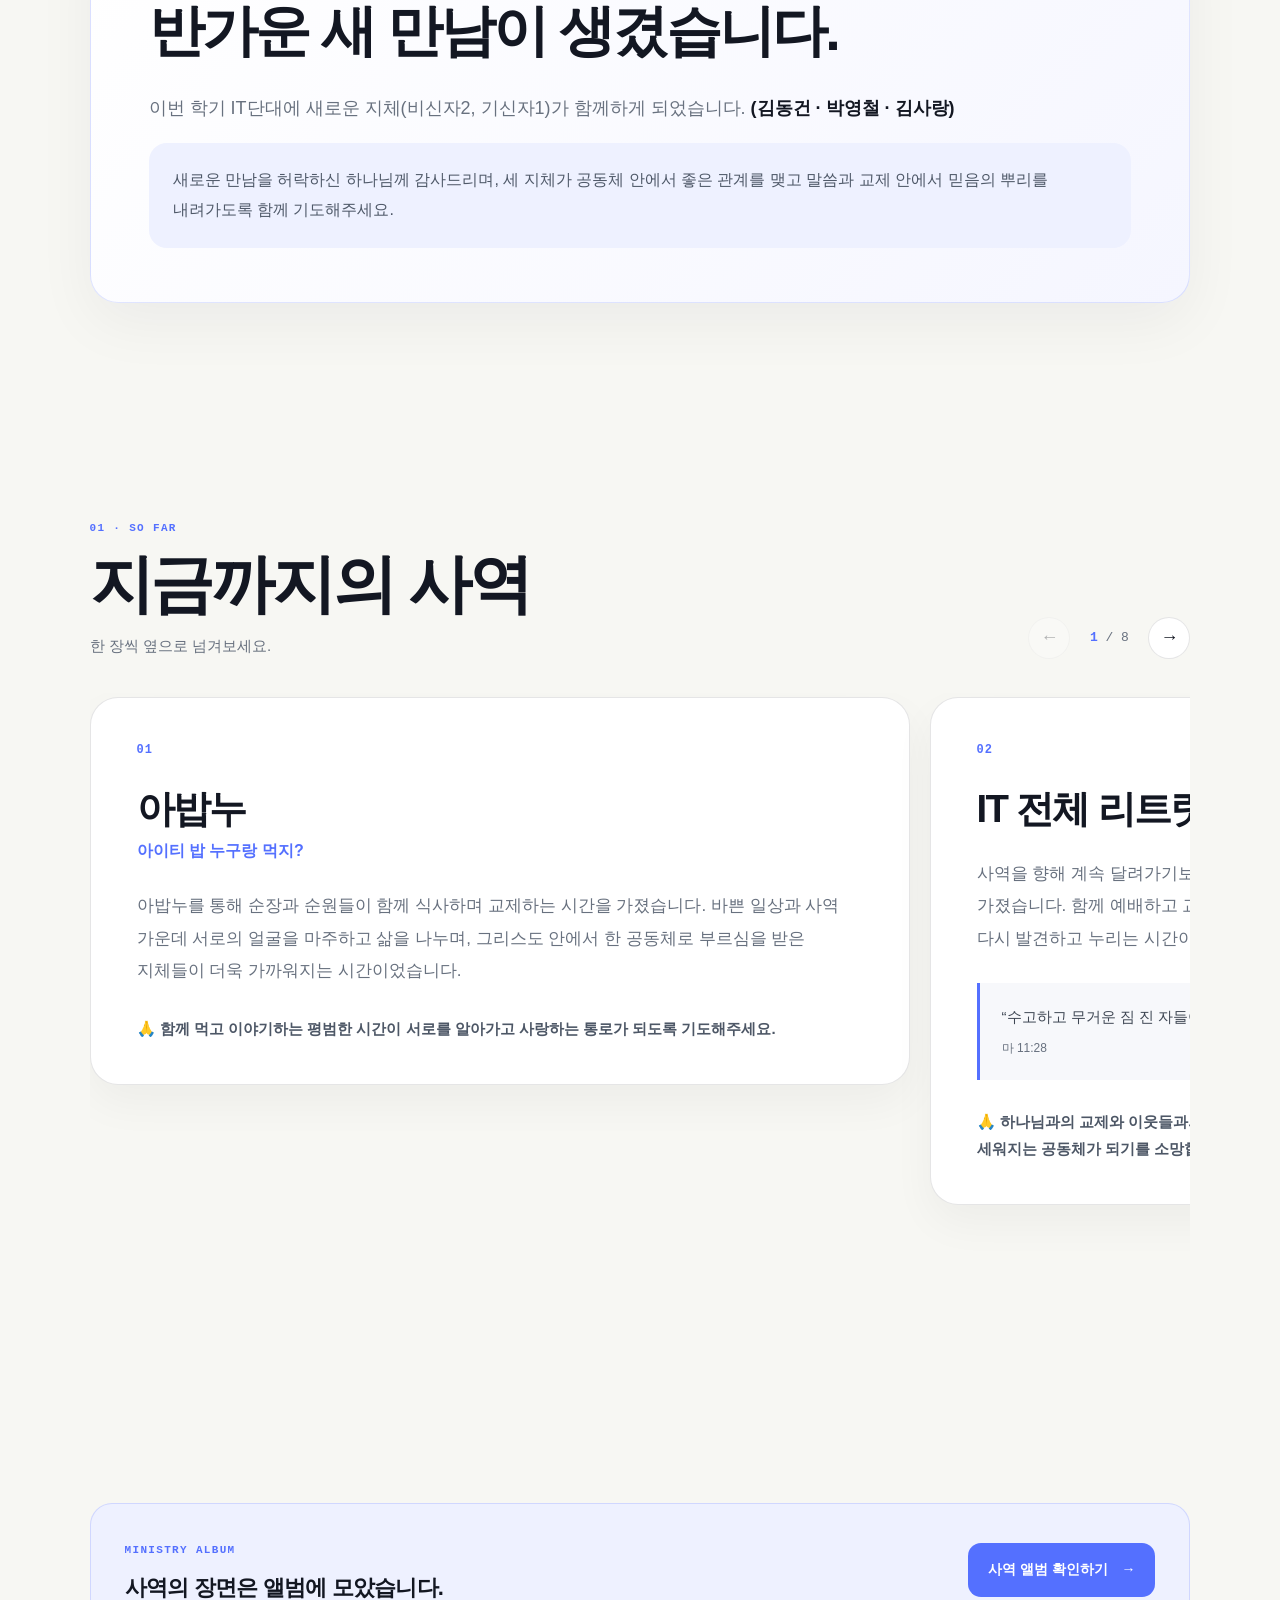
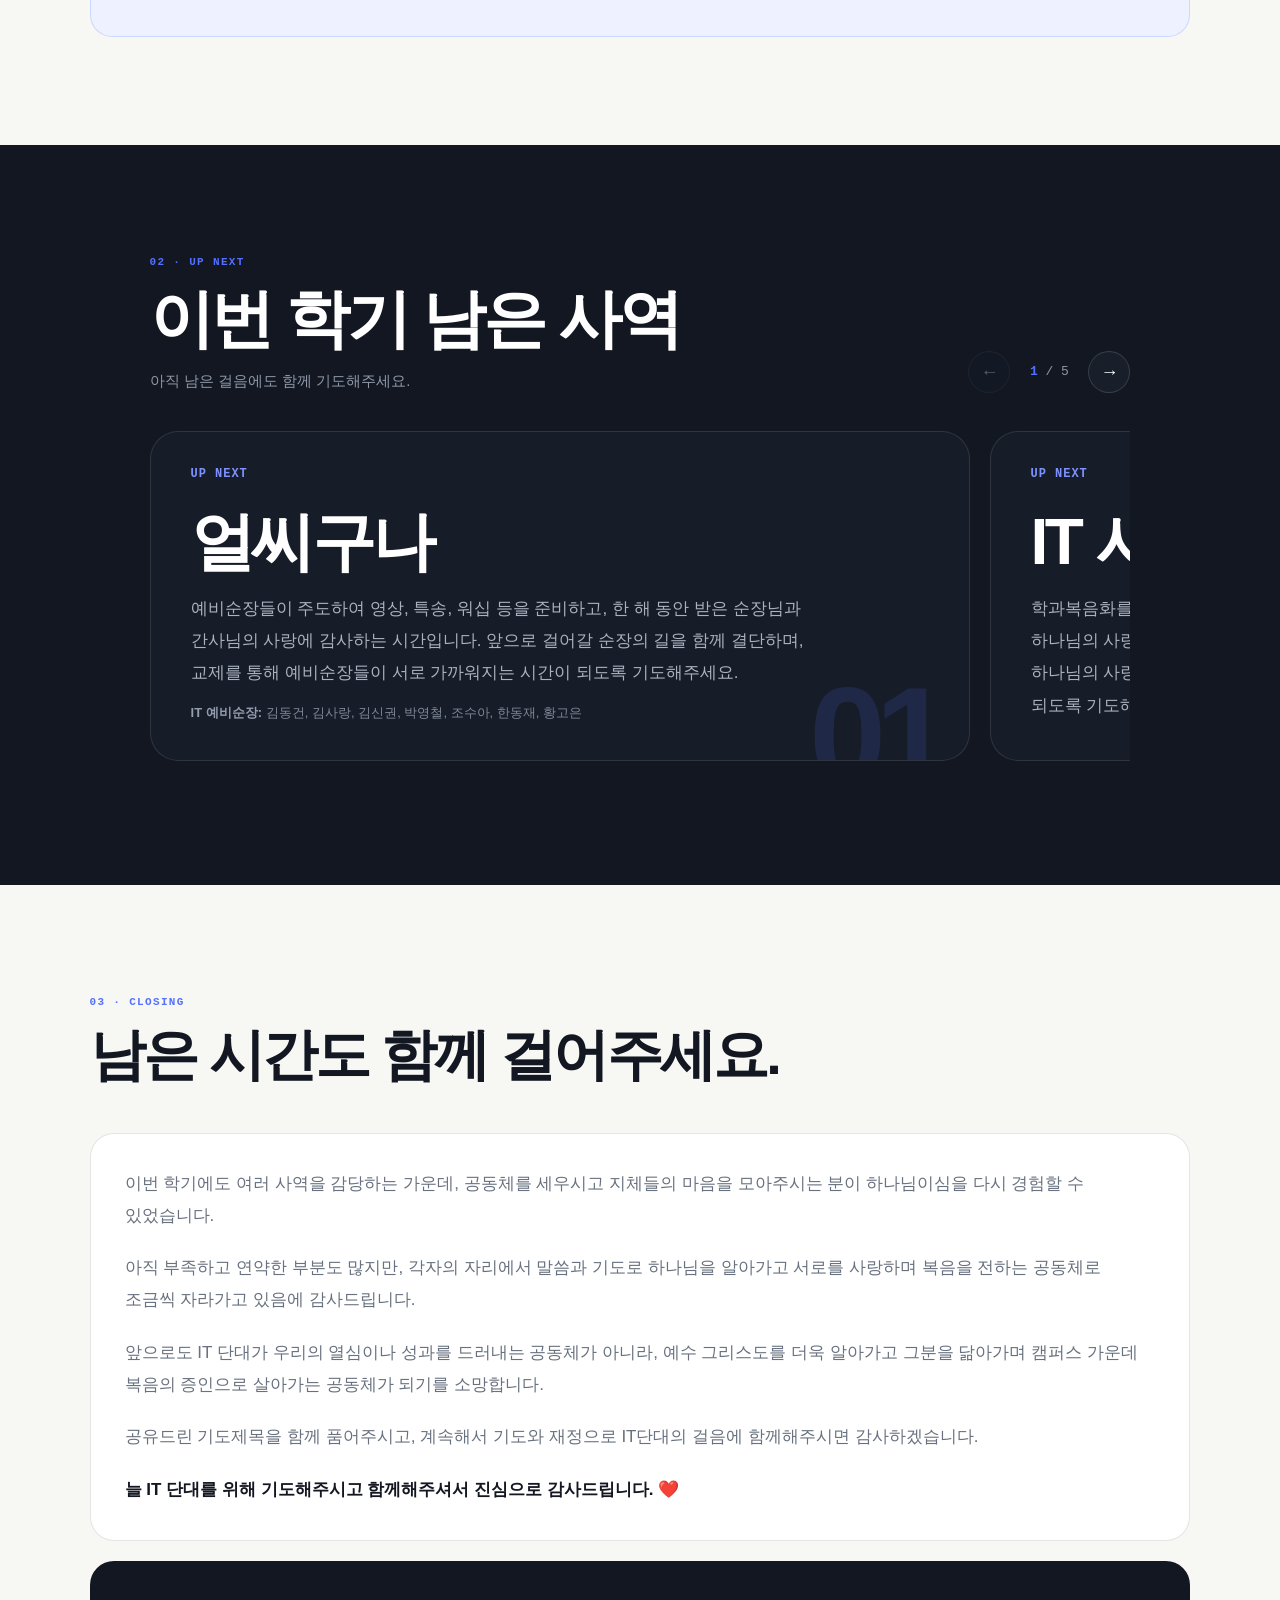
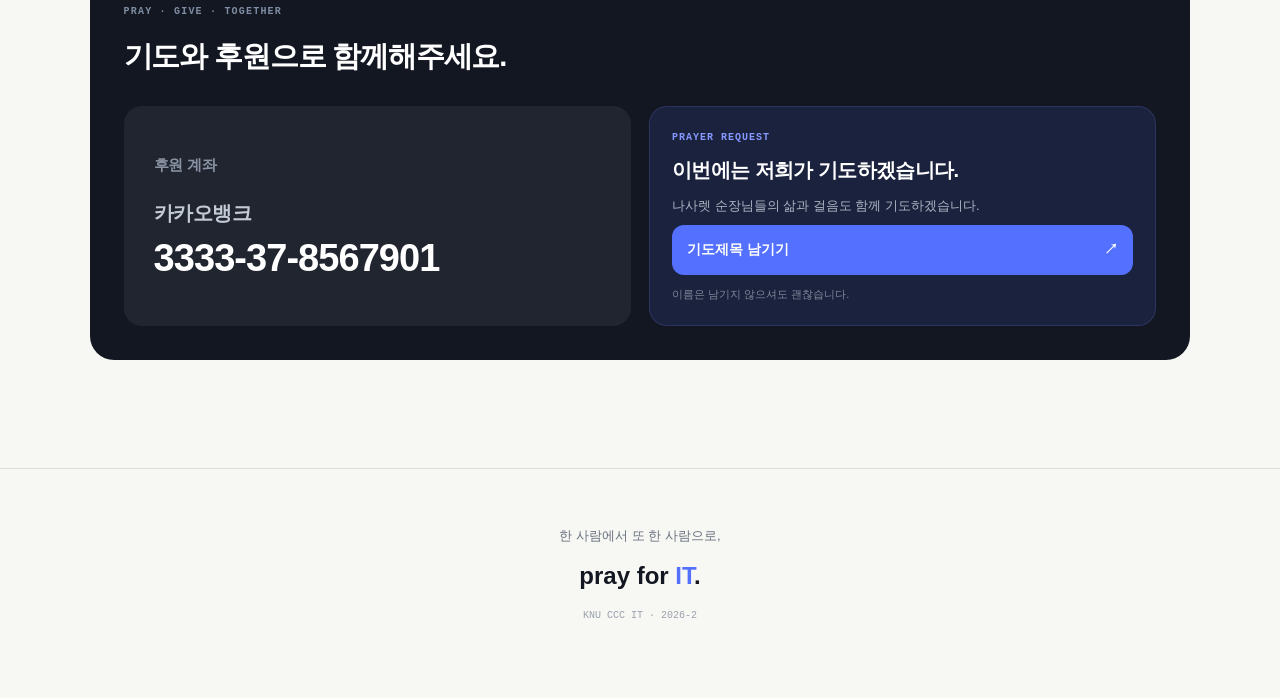
==== commit 1e5674a2: "wlsWk" ====
--- a/index.html
+++ b/index.html
@@ -6,7 +6,7 @@
   <meta name="theme-color" content="#f7f7f3" />
   <meta name="description" content="KNU CCC IT단대 2026년 2학기 사역 소식" />
   <title>함께 걸어온 시간, 남은 걸음 | pray for IT</title>
-  <link rel="stylesheet" href="style.css?v=14" />
+  <link rel="stylesheet" href="style.css?v=15" />
 </head>
 <body>
 
@@ -23,7 +23,7 @@
     <div class="hero-copy">
       <p class="brand"><span>pray for</span> <strong>IT</strong><b>.</b></p>
       <h1>함께 걸어온 시간, <span>남은 걸음.</span></h1>
-      <p class="hero-sub">이번 학기 지금까지 허락하신 사역과, 남은 시간 함께 기도하고 싶은 이야기를 나눕니다.</p>
+      <p class="hero-sub">이번 학기 지금까지 허락하신 사역과,<br />남은 시간 함께 기도하고 싶은 이야기를 나눕니다.</p>
     </div>
 
     <a class="hero-down" href="#greeting">소식 읽기 <span>↓</span></a>
@@ -56,7 +56,7 @@
         </div>
 
         <div class="newpeople-content">
-          <p class="newpeople-lead">이번 학기 IT단대에 새로운 지체가 함께하게 되었습니다. <strong>(김동건 · 박영철 · 김사랑)</strong></p>
+          <p class="newpeople-lead">이번 학기 IT단대에 새로운 지체(비신자2, 기신자1)가 함께하게 되었습니다. <strong>(김동건 · 박영철 · 김사랑)</strong></p>
           <p class="newpeople-prayer">새로운 만남을 허락하신 하나님께 감사드리며, 세 지체가 공동체 안에서 좋은 관계를 맺고 말씀과 교제 안에서 믿음의 뿌리를 내려가도록 함께 기도해주세요.</p>
         </div>
       </div>
@@ -149,7 +149,7 @@
           <span>MINISTRY ALBUM</span>
           <h3>사역의 장면은 앨범에 모았습니다.</h3>
         </div>
-        <a href="album.html?v=14">사역 앨범 확인하기 <b>→</b></a>
+        <a href="album.html?v=15">사역 앨범 확인하기 <b>→</b></a>
       </div>
     </section>
 
@@ -171,27 +171,31 @@
         <article class="upcoming-card ministry-card">
           <div class="upcoming-number">01</div>
           <div class="card-top"><span>UP NEXT</span></div>
-          <div class="upcoming-copy"><h3>얼씨구나</h3><p>남은 학기 가운데 준비하고 있는 사역입니다. 준비의 처음부터 끝까지 하나님께서 필요한 지혜와 마음을 더해주시도록 함께 기도해주세요.</p></div>
+          <div class="upcoming-copy">
+            <h3>얼씨구나</h3>
+            <p>예비순장들이 주도하여 영상, 특송, 워십 등을 준비하고, 한 해 동안 받은 순장님과 간사님의 사랑에 감사하는 시간입니다. 앞으로 걸어갈 순장의 길을 함께 결단하며, 교제를 통해 예비순장들이 서로 가까워지는 시간이 되도록 기도해주세요.</p>
+            <p class="upcoming-meta"><strong>IT 예비순장:</strong> 김동건, 김사랑, 김신권, 박영철, 조수아, 한동재, 황고은</p>
+          </div>
         </article>
         <article class="upcoming-card ministry-card">
           <div class="upcoming-number">02</div>
           <div class="card-top"><span>UP NEXT</span></div>
-          <div class="upcoming-copy"><h3>IT 사랑함</h3><p>IT대학을 향한 섬김을 준비하고 있습니다. 우리의 열심을 드러내기보다 받은 사랑을 흘려보내는 사역이 되도록 기도해주세요.</p></div>
+          <div class="upcoming-copy"><h3>IT 사랑함</h3><p>학과복음화를 말로만 외치는 데 그치지 않고, 직접 IT대학 학우들에게 다가가 하나님의 사랑을 전하는 도전을 준비하고 있습니다. 작은 섬김을 통해 학우들이 하나님의 사랑을 경험하고, 우리 역시 캠퍼스를 향한 하나님의 마음을 더 깊이 품게 되도록 기도해주세요.</p></div>
         </article>
         <article class="upcoming-card ministry-card">
           <div class="upcoming-number">03</div>
           <div class="card-top"><span>UP NEXT</span></div>
-          <div class="upcoming-copy"><h3>금식수련회</h3><p>금식수련회를 앞두고 있습니다. 공동체가 다른 것보다 하나님을 더 깊이 구하고, 말씀과 기도 앞에 우리의 중심을 다시 세우는 시간이 되도록 기도해주세요.</p></div>
+          <div class="upcoming-copy"><h3>금식수련회</h3><p>한 해의 마지막을 금식하며 하나님 앞에 머무는 시간을 갖습니다. 다른 것보다 하나님을 더욱 깊이 구하고, 말씀과 기도 앞에서 우리의 중심을 다시 세우며 새해를 믿음으로 준비하는 시간이 되도록 기도해주세요.</p></div>
         </article>
         <article class="upcoming-card ministry-card">
           <div class="upcoming-number">04</div>
           <div class="card-top"><span>UP NEXT</span></div>
-          <div class="upcoming-copy"><h3>순여행</h3><p>순별로 함께하는 시간을 앞두고 있습니다. 한 학기를 함께 걸어온 순원들이 서로의 삶을 더 깊이 알아가고 사랑으로 연결되는 시간이 되도록 기도해주세요.</p></div>
+          <div class="upcoming-copy"><h3>순여행</h3><p>IT단대 전체가 함께 한 학기를 지나온 서로의 삶을 나누고 더욱 가까워지는 시간을 가지려 합니다. 순장들에게는 쉼과 회복이 되고, 순원들에게는 공동체 안으로 한 걸음 더 깊이 들어와 서로가 진짜 가족처럼 연결되는 시간이 되도록 기도해주세요.</p></div>
         </article>
         <article class="upcoming-card ministry-card">
           <div class="upcoming-number">05</div>
           <div class="card-top"><span>UP NEXT</span></div>
-          <div class="upcoming-copy"><h3>순장수련회</h3><p>순장들이 함께 한 학기를 돌아보고 하나님께서 맡기신 한 영혼과 다음 걸음을 다시 바라보는 시간이 되도록 기도해주세요.</p></div>
+          <div class="upcoming-copy"><h3>순장수련회</h3><p>순장의 삶으로 부르신 하나님의 마음을 다시 바라보고, 한 영혼을 품고 살아가는 순장의 길을 결단하는 시간을 가지려 합니다. 자신의 힘이나 열심이 아니라 하나님을 의지하며 맡겨진 영혼을 사랑하고 섬기는 순장들이 세워지도록 기도해주세요.</p></div>
         </article>
       </div>
 
@@ -249,6 +253,6 @@
     <small>KNU CCC IT · 2026-2</small>
   </footer>
 
-  <script src="script.js?v=14"></script>
+  <script src="script.js?v=15"></script>
 </body>
 </html>
--- a/style.css
+++ b/style.css
@@ -116,7 +116,7 @@
 .upcoming-card .card-top { position: relative; z-index: 1; }
 .upcoming-card .card-top span { color: #7e92ff; }
 .upcoming-card .card-top em { color: #697384; }
-.upcoming-copy { position: relative; z-index: 1; margin-top: auto; max-width: 620px; }
+.upcoming-copy { position: relative; z-index: 1; margin-top: 0; max-width: 620px; }
 .upcoming-copy h3 { font-size: clamp(40px,5vw,64px); line-height: 1.05; letter-spacing: -.055em; }
 .upcoming-copy p { margin-top: 17px; color: #aab2bf; font-size: 17px; line-height: 1.9; }
 
@@ -650,3 +650,37 @@
     font-size: 22px !important;
   }
 }
+
+
+/* v15: align upcoming content to top + compact candidate line */
+.upcoming-card .card-top {
+  margin-bottom: 24px;
+}
+
+.upcoming-copy {
+  margin-top: 0;
+}
+
+.upcoming-meta {
+  margin-top: 12px !important;
+  color: #7f8999 !important;
+  font-size: 13px !important;
+  line-height: 1.65 !important;
+}
+
+.upcoming-meta strong {
+  color: #929cad;
+  font-weight: 750;
+}
+
+@media (max-width: 680px) {
+  .upcoming-card .card-top {
+    margin-bottom: 20px;
+  }
+
+  .upcoming-meta {
+    margin-top: 10px !important;
+    font-size: 12px !important;
+    line-height: 1.6 !important;
+  }
+}
